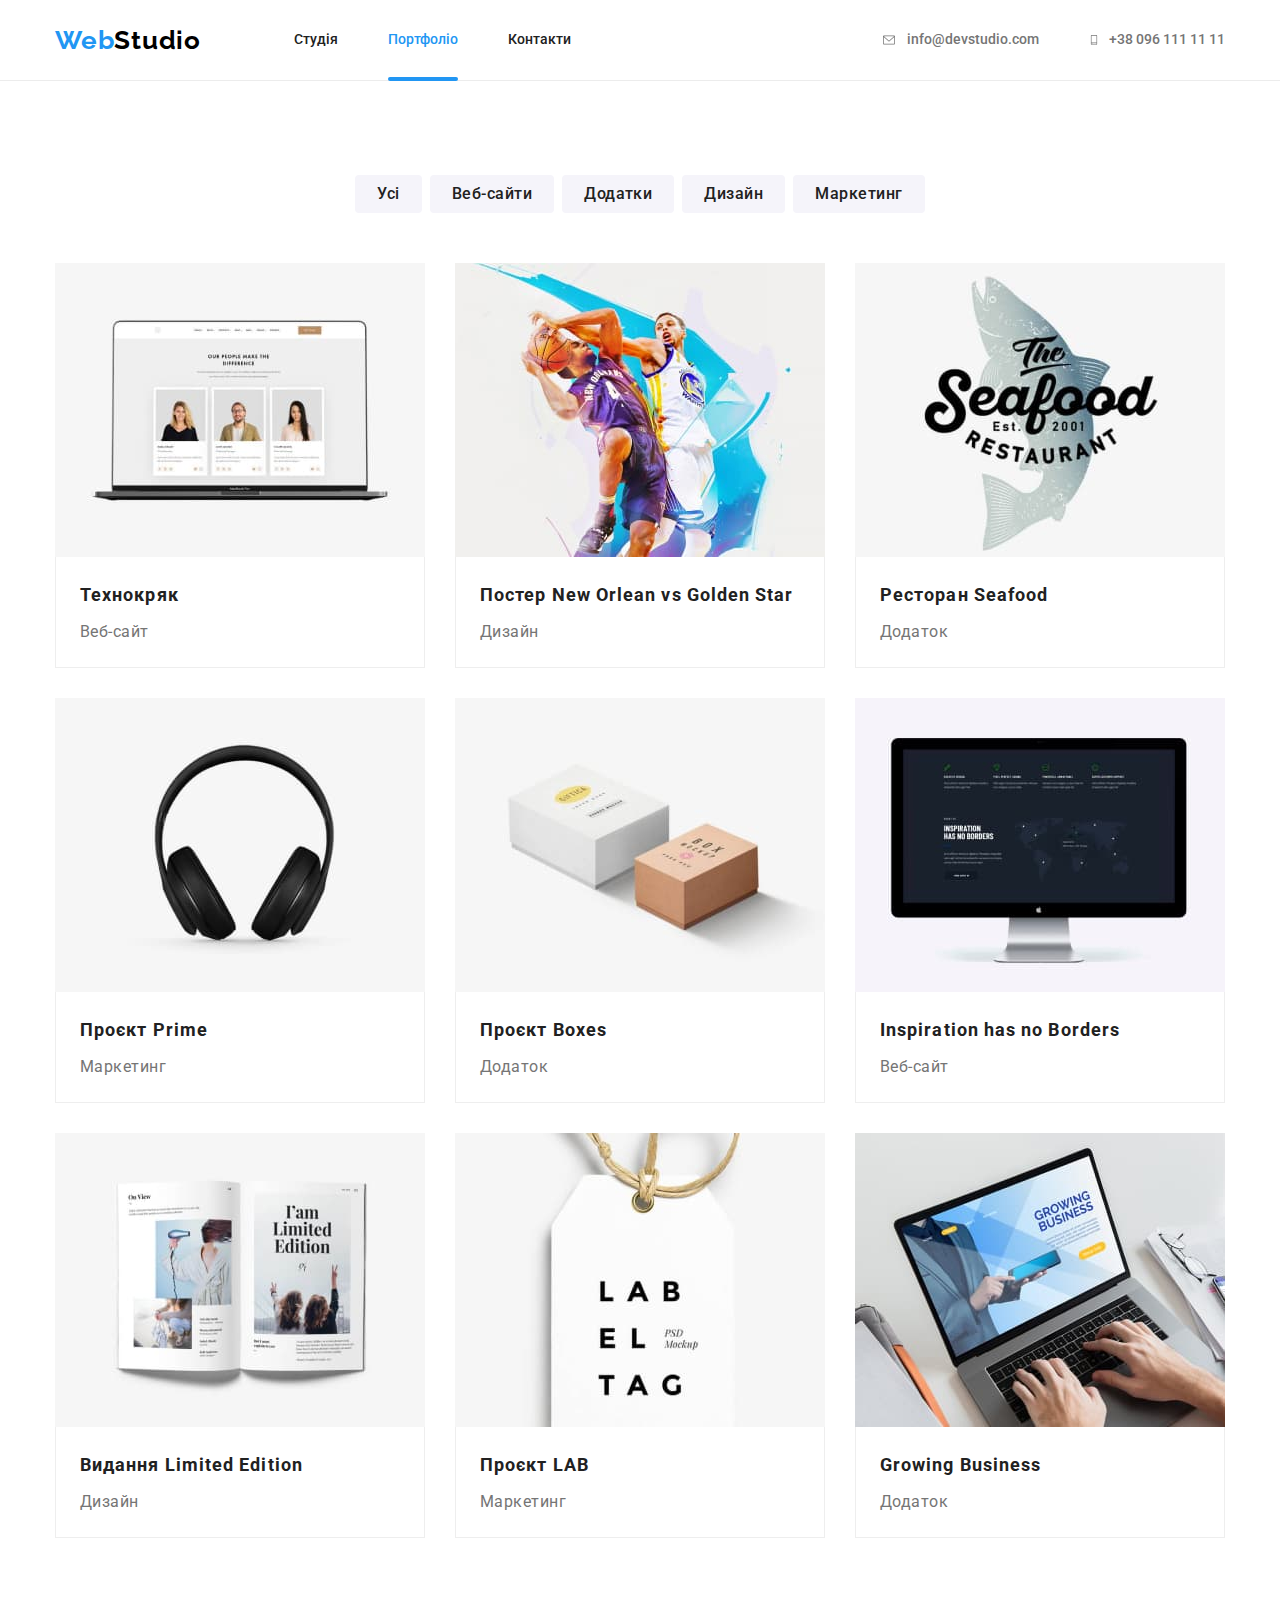
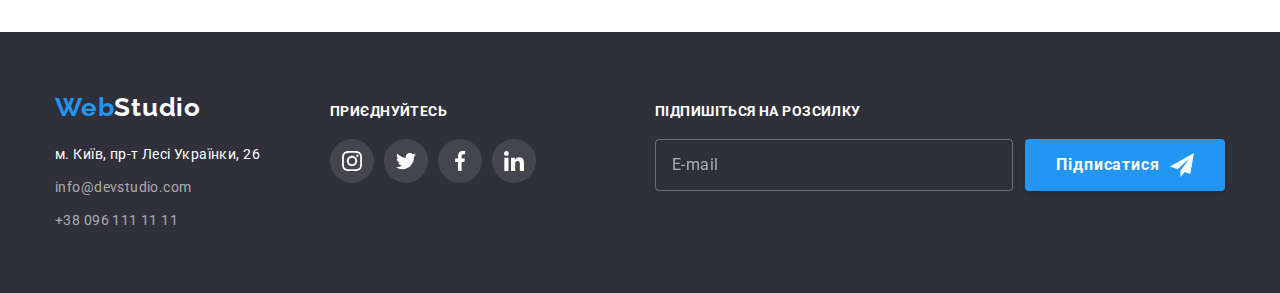
==== portfolio.html @ 1c04776c "start" ====
<!DOCTYPE html>
<html lang="uk">
  <head>
    <meta charset="UTF-8" />
    <meta http-equiv="X-UA-Compatible" content="IE=edge" />
    <meta name="viewport" content="width=device-width, initial-scale=1.0" />
    <link rel="preconnect" href="https://fonts.googleapis.com" />
    <link rel="preconnect" href="https://fonts.gstatic.com" crossorigin />
    <link
      href="https://fonts.googleapis.com/css2?family=Raleway:wght@700&family=Roboto:wght@400;500;700;900&display=swap"
      rel="stylesheet"
    />
    <link rel="stylesheet" href="./css/main.min.css" />
    <title>Portfolio</title>
  </head>
  <body>
    <!--Header-->
    <header class="header">
      <div class="container header__container">
        <a class="logo" href="./index.html"><span>Web</span>Studio</a>
        <nav>
          <ul class="header-menu">
            <li><a class="header-menu__item" href="./index.html">Студія</a></li>
            <li><a class="header-menu__item header-menu__item--active" href="./portfolio.html">Портфоліо</a></li>
            <li><a class="header-menu__item" href="#">Контакти</a></li>
          </ul>
        </nav>
        <ul class="header-contacts">
          <li>
            <a class="header-contacts__link" href="mailto:info@devstudio.com">
              <svg class="contact-icon" width="16" height="12">
                <use href="./images/icons.svg#icon-envelope"></use>
              </svg>
              info@devstudio.com
            </a>
          </li>
          <li>
            <a class="header-contacts__link" href="tel:+380961111111">
              <svg class="contact-icon" width="10" height="16">
                <use href="./images/icons.svg#icon-smartphone"></use>
              </svg>
              +38 096 111 11 11
            </a>
          </li>
        </ul>
      </div>
    </header>
    <!-- Main content -->
    <main>
      <!--Section01 Portfolio-->
      <section class="portfolio section">
        <div class="container">
          <h1 class="scr-reader">Портфоліо</h1>
          <ul class="filters">
            <li>
              <button class="filters__btn" type="button">Усі</button>
            </li>
            <li>
              <button class="filters__btn" type="button">Веб-сайти</button>
            </li>
            <li>
              <button class="filters__btn" type="button">Додатки</button>
            </li>
            <li>
              <button class="filters__btn" type="button">Дизайн</button>
            </li>
            <li>
              <button class="filters__btn" type="button">Маркетинг</button>
            </li>
          </ul>
          <!-- <h1>Приклади робіт</h1> -->
          <ul class="card">
            <li class="card__item">
              <a class="card__interactive" href="#">
                <div class="card__box">
                  <img
                    src="./images/project01-tekhnokriak.jpg"
                    alt="Приклад вебсайту Технокряк"
                    width="370"
                  />
                  <div class="card__overlay">
                    <p class="card__text">
                      Ресурс пропонує комплексні пропозиції з різним рівнем функціоналу та сервісів.
                      Все це дозволить відвідувачу отримати вичерпні відомості про компанію чи
                      приватну особу.
                    </p>
                  </div>
                </div>
                <div class="card__descr">
                  <h2 class="card__title">Технокряк</h2>
                  <p class="card__tag">Веб-сайт</p>
                </div>
              </a>
            </li>

            <li class="card__item">
              <a class="card__interactive" href="#">
                <div class="card__box">
                  <img
                    src="./images/project02-poster.jpg"
                    alt="Приклад дизайну постеру"
                    width="370"
                  />
                  <div class="card__overlay">
                    <p class="card__text"></p>
                  </div>
                </div>
                <div class="card__descr">
                  <h2 class="card__title">Постер New Orlean vs Golden Star</h2>
                  <p class="card__tag">Дизайн</p>
                </div>
              </a>
            </li>

            <li class="card__item">
              <a class="card__interactive" href="#">
                <div class="card__box">
                  <img
                    src="./images/project03-seafood.jpg"
                    alt="Приклад додатку ресторану Сіфуд"
                    width="370"
                  />
                  <div class="card__overlay">
                    <p class="card__text"></p>
                  </div>
                </div>
                <div class="card__descr">
                  <h2 class="card__title">Ресторан Seafood</h2>
                  <p class="card__tag">Додаток</p>
                </div>
              </a>
            </li>

            <li class="card__item">
              <a class="card__interactive" href="#">
                <div class="card__box">
                  <img
                    src="./images/project04-prime.jpg"
                    alt="Приклад маркетингового проєкту Прайм "
                    width="370"
                  />
                  <div class="card__overlay">
                    <p class="card__text"></p>
                  </div>
                </div>
                <div class="card__descr">
                  <h2 class="card__title">Проєкт Prime</h2>
                  <p class="card__tag">Маркетинг</p>
                </div>
              </a>
            </li>

            <li class="card__item">
              <a class="card__interactive" href="#">
                <div class="card__box">
                  <img
                    src="./images/project05-boxes.jpg"
                    alt="Приклад додатку Боксез"
                    width="370"
                  />
                  <div class="card__overlay">
                    <p class="card__text"></p>
                  </div>
                </div>
                <div class="card__descr">
                  <h2 class="card__title">Проєкт Boxes</h2>
                  <p class="card__tag">Додаток</p>
                </div>
              </a>
            </li>

            <li class="card__item">
              <a class="card__interactive" href="#">
                <div class="card__box">
                  <img
                    src="./images/project06-inspiration.jpg"
                    alt="Приклад вебсайту Інспірейшен"
                    width="370"
                  />
                  <div class="card__overlay">
                    <p class="card__text"></p>
                  </div>
                </div>
                <div class="card__descr">
                  <h2 class="card__title">Inspiration has no Borders</h2>
                  <p class="card__tag">Веб-сайт</p>
                </div>
              </a>
            </li>

            <li class="card__item">
              <a class="card__interactive" href="#">
                <div class="card__box">
                  <img
                    src="./images/project07-limited.jpg"
                    alt="Приклад дизайну видання Лімітед Едішен"
                    width="370"
                  />
                  <div class="card__overlay">
                    <p class="card__text"></p>
                  </div>
                </div>
                <div class="card__descr">
                  <h2 class="card__title">Видання Limited Edition</h2>
                  <p class="card__tag">Дизайн</p>
                </div>
              </a>
            </li>

            <li class="card__item">
              <a class="card__interactive" href="#">
                <div class="card__box">
                  <img
                    src="./images/project08-lab.jpg"
                    alt="Приклад маркетингового проєкту Лаб "
                    width="370"
                  />
                  <div class="card__overlay">
                    <p class="card__text"></p>
                  </div>
                </div>
                <div class="card__descr">
                  <h2 class="card__title">Проєкт LAB</h2>
                  <p class="card__tag">Маркетинг</p>
                </div>
              </a>
            </li>

            <li class="card__item">
              <a class="card__interactive" href="#">
                <div class="card__box">
                  <img
                    src="./images/project09-business.jpg"
                    alt="Приклад додатку Гроуінг Бізнес"
                    width="370"
                  />
                  <div class="card__overlay">
                    <p class="card__text"></p>
                  </div>
                </div>
                <div class="card__descr">
                  <h2 class="card__title">Growing Business</h2>
                  <p class="card__tag">Додаток</p>
                </div>
              </a>
            </li>
          </ul>
        </div>
      </section>
    </main>
    <!-- Footer -->
    <footer class="footer">
      <div class="container footer__container">
        <div class="contacts">
          <a class="logo contacts__logo" href="./index.html"><span>Web</span>Studio</a>
          <address>
            <ul class="contacts__list">
              <li class="contacts__item">
                <a
                  class="contacts__link contacts__link--white"
                  href="https://goo.gl/maps/RdGr7icwd7hFewiF6"
                  target="_blank"
                  rel="noopener noreferrer nofollow"
                  >м. Київ, пр-т Лесі Українки, 26</a
                >
              </li>
              <li class="contacts__item">
                <a class="contacts__link" href="mailto:info@devstudio.com"
                  >info@devstudio.com</a
                >
              </li>
              <li class="contacts__item">
                <a class="contacts__link" href="tel:+380961111111"> +38 096 111 11 11</a>
              </li>
            </ul>
          </address>
        </div>
        <div class="join">
          <h3 class="join__title">Приєднуйтесь</h3>
          <ul class="social-icons">
            <li>
              <a class="social-icons__ref" href="#">
                <svg class="social-icons__image" width="20" height="20">
                  <use href="./images/icons.svg#icon-instagram"></use>
                </svg>
              </a>
            </li>
            <li>
              <a class="social-icons__ref" href="#">
                <svg class="social-icons__image" width="20" height="20">
                  <use href="./images/icons.svg#icon-twitter"></use>
                </svg>
              </a>
            </li>
            <li>
              <a class="social-icons__ref" href="#">
                <svg class="social-icons__image" width="20" height="20">
                  <use href="./images/icons.svg#icon-facebook"></use>
                </svg>
              </a>
            </li>
            <li>
              <a class="social-icons__ref" href="#">
                <svg class="social-icons__image" width="20" height="20">
                  <use href="./images/icons.svg#icon-linkedin"></use>
                </svg>
              </a>
            </li>
          </ul>
        </div>
        <div class="subscribe">
          <h3 class="subscribe__title">Підпишіться на розсилку</h3>
          <form class="subscribe__form">
            <input
              class="subscribe__mail"
              type="email"
              name="user-email"
              id="user-email"
              placeholder="E-mail"
            />
            <button class="button button__subscribe" type="submit">
              Підписатися
              <svg width="24" height="24">
                <use href="./images/icons.svg#icon-iconsend"></use>
              </svg>
            </button>
          </form>
        </div>
      </div>
    </footer>
  </body>
</html>
---- css/main.min.css ----
/*! modern-normalize v1.1.0 | MIT License | https://github.com/sindresorhus/modern-normalize */*,::after,::before{-webkit-box-sizing:border-box;box-sizing:border-box}html{-moz-tab-size:4;-o-tab-size:4;tab-size:4}html{line-height:1.15;-webkit-text-size-adjust:100%}body{margin:0}body{font-family:system-ui,-apple-system,"Segoe UI",Roboto,Helvetica,Arial,sans-serif,"Apple Color Emoji","Segoe UI Emoji"}hr{height:0;color:inherit}abbr[title]{-webkit-text-decoration:underline dotted;text-decoration:underline dotted}b,strong{font-weight:bolder}code,kbd,pre,samp{font-family:ui-monospace,SFMono-Regular,Consolas,"Liberation Mono",Menlo,monospace;font-size:1em}small{font-size:80%}sub,sup{font-size:75%;line-height:0;position:relative;vertical-align:baseline}sub{bottom:-0.25em}sup{top:-0.5em}table{text-indent:0;border-color:inherit}button,input,optgroup,select,textarea{font-family:inherit;font-size:100%;line-height:1.15;margin:0}button,select{text-transform:none}[type=button],[type=reset],[type=submit],button{-webkit-appearance:button}::-moz-focus-inner{border-style:none;padding:0}:-moz-focusring{outline:1px dotted ButtonText}:-moz-ui-invalid{box-shadow:none}legend{padding:0}progress{vertical-align:baseline}::-webkit-inner-spin-button,::-webkit-outer-spin-button{height:auto}[type=search]{-webkit-appearance:textfield;outline-offset:-2px}::-webkit-search-decoration{-webkit-appearance:none}::-webkit-file-upload-button{-webkit-appearance:button;font:inherit}summary{display:list-item}html{-webkit-box-sizing:border-box;box-sizing:border-box}*,*::before,*::after{-webkit-box-sizing:inherit;box-sizing:inherit}h1,h2,h3,h4,h5,h6,p,ul{margin:0;padding:0}img{display:block;max-width:100%;height:auto}:root{--f-roboto: "Roboto", sans-serif;--f-raleway: "Raleway", sans-serif;--f-size16: 16px;--black: #000000;--dark: #212121;--dark-grey: #2f303a;--grey: #757575;--semigrey: #ececec;--bordergrey: #afb1b8;--border-grey: #eeeeee;--lightgrey: #f5f4fa;--blue: #2196f3;--white-grey: #f5f5f5;--white: #fff;--opasity: rgba(255, 255, 255, 0.6);--cubic-bezier: cubic-bezier(0.4, 0, 0.2, 1);--time-animation: 250ms}body{font-family:var(--f-roboto);font-size:var(--f-size16);line-height:1.2;color:var(--dark)}.container{max-width:1200px;padding:0 15px;margin:0 auto}ul{list-style:none}.section{padding:94px 0}.section__title{margin-bottom:50px;font-size:36px;line-height:1.17;text-align:center;letter-spacing:.03em}.scr-reader{position:absolute;white-space:nowrap;width:1px;height:1px;overflow:hidden;border:0;padding:0;clip:rect(0 0 0 0);-webkit-clip-path:inset(50%);clip-path:inset(50%);margin:-1px}.header{background-color:var(--white);border-bottom:1px solid var(--semigrey)}.header header-logo{margin-right:93px}.header__container{display:-webkit-box;display:-ms-flexbox;display:flex;-webkit-box-align:center;-ms-flex-align:center;align-items:center}.header-menu{margin-left:93px}.header-menu__item{position:relative;display:block;padding-top:32px;padding-bottom:32px;color:var(--dark);text-decoration:none;-webkit-transition:color var(--time-animation) var(--cubic-bezier);transition:color var(--time-animation) var(--cubic-bezier)}.header-contacts{margin-left:auto}.header-menu,.header-contacts{display:-webkit-box;display:-ms-flexbox;display:flex;font-weight:500;font-size:14px;line-height:1.14}.header-contacts__link{display:-webkit-box;display:-ms-flexbox;display:flex;-webkit-box-align:center;-ms-flex-align:center;align-items:center;gap:10px;padding-top:20px;padding-bottom:20px;color:var(--grey);text-decoration:none;-webkit-transition:color var(--time-animation) var(--cubic-bezier);transition:color var(--time-animation) var(--cubic-bezier)}.header-contacts__link svg{fill:var(--grey);-webkit-transition:fill var(--time-animation) var(--cubic-bezier);transition:fill var(--time-animation) var(--cubic-bezier)}.header-menu li:not(:last-child),.header-contacts li:not(:last-child){margin-right:50px}.header-contacts__link:hover svg,.header-contacts__link:focus svg{fill:var(--blue)}.header-menu__item:hover,.header-contacts__link:hover,.header-menu__item:focus,.header-contacts__link:focus,.header-menu__item--active{color:var(--blue)}.header-menu__item--active::after{position:absolute;left:0;bottom:-1px;content:" ";display:inline-block;width:100%;height:4px;background-color:var(--blue);border-radius:2px}.logo{display:block;font-family:var(--f-raleway);font-weight:700;font-size:26px;line-height:1.19;letter-spacing:.03em;color:var(--black);text-decoration:none}.logo span{color:var(--blue)}.backdrop{position:fixed;left:0;top:0;width:100%;height:100%;background-color:rgba(0,0,0,.2);z-index:10;-webkit-transition:opacity var(--time-animation) var(--cubic-bezier),visibility var(--time-animation) var(--cubic-bezier);transition:opacity var(--time-animation) var(--cubic-bezier),visibility var(--time-animation) var(--cubic-bezier)}.backdrop.is-hidden{opacity:0;visibility:hidden;pointer-events:none}.backdrop.is-hidden .modal{-webkit-transform:translate(-50%, -50%) scale(1.2);transform:translate(-50%, -50%) scale(1.2);opacity:0}.modal{position:absolute;top:50%;left:50%;padding:40px;max-width:528px;width:100%;max-height:581px;height:100%;opacity:1;background-color:var(--white);-webkit-transform:translate(-50%, -50%) scale(1);transform:translate(-50%, -50%) scale(1);-webkit-transition:opacity var(--time-animation) var(--cubic-bezier),-webkit-transform var(--time-animation) var(--cubic-bezier);transition:opacity var(--time-animation) var(--cubic-bezier),-webkit-transform var(--time-animation) var(--cubic-bezier);transition:transform var(--time-animation) var(--cubic-bezier),opacity var(--time-animation) var(--cubic-bezier);transition:transform var(--time-animation) var(--cubic-bezier),opacity var(--time-animation) var(--cubic-bezier),-webkit-transform var(--time-animation) var(--cubic-bezier)}.modal__btn-close{position:absolute;top:8px;right:8px;display:-webkit-box;display:-ms-flexbox;display:flex;-webkit-box-align:center;-ms-flex-align:center;align-items:center;-webkit-box-pack:center;-ms-flex-pack:center;justify-content:center;width:30px;height:30px;border-radius:50%;background-color:var(--white);border:1px solid rgba(0,0,0,.1);cursor:pointer}.form__title{margin-bottom:12px;font-weight:700;font-size:20px;line-height:1.15;letter-spacing:.03em;text-align:center;color:var(--dark)}.form__item{margin-bottom:10px}.form__item:last-child{margin-bottom:20px}.form__name{display:block;margin-bottom:4px;font-size:12px;line-height:1.17;letter-spacing:.01em;color:var(--grey)}.form__row{position:relative}.form__area,.form__comment{width:100%;padding:12px 12px 12px 42px;font-size:12px;line-height:1.17;letter-spacing:.01em;color:var(--dark);outline:none;border:1px solid rgba(33,33,33,.2);border-radius:4px;-webkit-transition:color var(--time-animation) var(--cubic-bezier);transition:color var(--time-animation) var(--cubic-bezier);-webkit-transition:fill var(--time-animation) var(--cubic-bezier);transition:fill var(--time-animation) var(--cubic-bezier)}.form__area:focus,.form__comment:focus{border-color:var(--blue)}.form__area:focus~svg,.form__comment:focus~svg{fill:var(--blue)}.form__type-icon{position:absolute;top:50%;left:12px;-webkit-transform:translateY(-50%);transform:translateY(-50%)}.form__comment{padding:12px 16px;height:120px;resize:none}.form__comment::-webkit-input-placeholder{color:rgba(117,117,117,.5)}.form__comment::-moz-placeholder{color:rgba(117,117,117,.5)}.form__comment:-ms-input-placeholder{color:rgba(117,117,117,.5)}.form__comment::-ms-input-placeholder{color:rgba(117,117,117,.5)}.form__comment::placeholder{color:rgba(117,117,117,.5)}.checkbox{display:-webkit-box;display:-ms-flexbox;display:flex;-webkit-box-align:center;-ms-flex-align:center;align-items:center;gap:8px}.checkbox__label{display:block;width:16px;height:15px}.checkbox__castom{position:relative;display:inline-block;width:100%;height:100%;border-radius:2px;cursor:pointer;border:2px solid var(--dark)}.checkbox__item:checked+.checkbox__castom{background-color:var(--blue);background-image:url(../images/icon-vector.svg);background-repeat:no-repeat;border:2px solid var(--blue)}.checkbox__text{font-size:14px;line-height:1.71;letter-spacing:.03em;color:var(--grey)}.checkbox__agree{color:var(--blue)}.button{display:block;min-width:200px;padding:10px 28px;font-weight:700;font-size:var(--f-size16);line-height:1.88;letter-spacing:.06em;color:var(--white);background:var(--blue);border:none;-webkit-box-shadow:0px 4px 4px rgba(0,0,0,.15);box-shadow:0px 4px 4px rgba(0,0,0,.15);border-radius:4px;cursor:pointer}.button--hero,.button--modal{margin:30px auto 0;padding:10px 32px}.button__subscribe{display:-webkit-box;display:-ms-flexbox;display:flex;-webkit-box-align:center;-ms-flex-align:center;align-items:center;-webkit-box-pack:center;-ms-flex-pack:center;justify-content:center;gap:10px;fill:var(--white)}.social-icons{display:-webkit-box;display:-ms-flexbox;display:flex;gap:10px}.social-icons__ref{display:-webkit-box;display:-ms-flexbox;display:flex;-webkit-box-pack:center;-ms-flex-pack:center;justify-content:center;-webkit-box-align:center;-ms-flex-align:center;align-items:center;width:44px;height:44px;background-color:rgba(255,255,255,.1);fill:var(--white);border-radius:50%;-webkit-transition:fill var(--time-animation) var(--cubic-bezier),background-color var(--time-animation) var(--cubic-bezier);transition:fill var(--time-animation) var(--cubic-bezier),background-color var(--time-animation) var(--cubic-bezier)}.social-icons__ref:hover,.social-icons__ref:focus{fill:var(--white);background-color:var(--blue)}.social-icons__ref--trans{background-color:var(--white);fill:var(--bordergrey)}.footer{padding:60px 0;background-color:var(--dark-grey)}.contacts{margin-right:70px}.footer__container{display:-webkit-box;display:-ms-flexbox;display:flex;-webkit-box-align:baseline;-ms-flex-align:baseline;align-items:baseline}.contacts__logo{margin-bottom:20px;color:var(--white)}.contacts__list{font-style:normal;font-weight:400;font-size:14px;line-height:1.71;letter-spacing:.03em}.contacts__item:not(:last-of-type){margin-bottom:9px}.contacts__link{display:block;text-decoration:none;color:var(--opasity);-webkit-transition:color var(--time-animation) var(--cubic-bezier);transition:color var(--time-animation) var(--cubic-bezier)}.contacts__link:hover,.contacts__link:focus{color:var(--blue)}.contacts__link--white{color:var(--white)}.join__title,.subscribe__title{display:block;margin-top:0;margin-bottom:20px;font-weight:700;font-size:14px;line-height:1.143;letter-spacing:.03em;text-transform:uppercase;color:var(--white)}.join{margin-right:70px}.subscribe{margin-left:auto}.subscribe__mail{padding:15px 16px;width:358px;line-height:1.25;letter-spacing:.03em;color:var(--white);background-color:rgba(0,0,0,0);outline:none;border:1px solid rgba(255,255,255,.3);border-radius:4px;-webkit-filter:drop-shadow(0px 4px 4px rgba(0, 0, 0, 0.15));filter:drop-shadow(0px 4px 4px rgba(0, 0, 0, 0.15))}.subscribe__mail::-webkit-input-placeholder{color:rgba(255,255,255,.6)}.subscribe__mail::-moz-placeholder{color:rgba(255,255,255,.6)}.subscribe__mail:-ms-input-placeholder{color:rgba(255,255,255,.6)}.subscribe__mail::-ms-input-placeholder{color:rgba(255,255,255,.6)}.subscribe__mail::placeholder{color:rgba(255,255,255,.6)}.subscribe__form{display:-webkit-box;display:-ms-flexbox;display:flex;-ms-flex-wrap:wrap;flex-wrap:wrap;gap:12px}.hero{max-width:1600px;margin:0 auto;padding:200px 0;background-image:-webkit-gradient(linear, left top, right top, from(rgba(47, 48, 58, 0.4)), to(rgba(47, 48, 58, 0.4))),url(../images/img_hero.jpg);background-image:linear-gradient(to right, rgba(47, 48, 58, 0.4), rgba(47, 48, 58, 0.4)),url(../images/img_hero.jpg);background-repeat:no-repeat;background-size:cover;background-position:center}.hero__title{max-width:696px;margin:0 auto;font-weight:900;font-size:44px;line-height:1.36;letter-spacing:.06em;text-align:center;text-transform:uppercase;color:var(--white)}.advantages__list{display:-webkit-box;display:-ms-flexbox;display:flex;-ms-flex-wrap:wrap;flex-wrap:wrap}.advantages__item{width:270px}.advantages__item:not(:last-child){margin-right:30px}.advantages__img{display:-webkit-box;display:-ms-flexbox;display:flex;-webkit-box-align:center;-ms-flex-align:center;align-items:center;-webkit-box-pack:center;-ms-flex-pack:center;justify-content:center;height:120px;margin-bottom:30px;background:var(--lightgrey);border-radius:4px}.advantages__title{display:block;margin-bottom:10px;font-size:14px;line-height:1.14;letter-spacing:.03em;text-transform:uppercase}.advantages__text{font-size:14px;line-height:1.71;letter-spacing:.03em;color:var(--grey)}.directions{padding-top:0}.directions__list{display:-webkit-box;display:-ms-flexbox;display:flex;-ms-flex-wrap:wrap;flex-wrap:wrap;gap:30px}.directions__item{position:relative}.directions__title{position:absolute;bottom:0px;left:0px;width:100%;display:-webkit-box;display:-ms-flexbox;display:flex;-webkit-box-align:center;-ms-flex-align:center;align-items:center;-webkit-box-pack:center;-ms-flex-pack:center;justify-content:center;min-height:70px;padding:5px 10px;font-size:14px;line-height:1.14;letter-spacing:.03em;text-align:center;text-transform:uppercase;color:var(--white);background-color:rgba(47,48,58,.8);overflow:hidden}.team{background:var(--lightgrey)}.team__list{display:-webkit-box;display:-ms-flexbox;display:flex;-ms-flex-wrap:wrap;flex-wrap:wrap;gap:30px}.team__item{background:var(--white);-webkit-box-shadow:0px 1px 3px rgba(0,0,0,.12),0px 1px 1px rgba(0,0,0,.14),0px 2px 1px rgba(0,0,0,.2);box-shadow:0px 1px 3px rgba(0,0,0,.12),0px 1px 1px rgba(0,0,0,.14),0px 2px 1px rgba(0,0,0,.2);border-radius:0px 0px 4px 4px}.team__description{padding:30px 30px}.team__name{font-size:var(--f-size16);font-weight:500;line-height:1.36;text-align:center;letter-spacing:.03em}.team__job{margin-top:10px;margin-bottom:16px;font-size:var(--f-size16);line-height:1.36;text-align:center;letter-spacing:.03em;color:var(--grey)}.clients__list{display:-webkit-box;display:-ms-flexbox;display:flex;-ms-flex-wrap:wrap;flex-wrap:wrap;-webkit-box-align:center;-ms-flex-align:center;align-items:center;-webkit-box-pack:center;-ms-flex-pack:center;justify-content:center;gap:30px}.clients__item{width:170px;height:92px}.clients__ref{display:-webkit-box;display:-ms-flexbox;display:flex;-webkit-box-align:center;-ms-flex-align:center;align-items:center;-webkit-box-pack:center;-ms-flex-pack:center;justify-content:center;width:100%;height:100%;border:1px solid var(--bordergrey);border-radius:4px;fill:var(--bordergrey);-webkit-transition:border-color var(--time-animation) var(--cubic-bezier),fill var(--time-animation) var(--cubic-bezier);transition:border-color var(--time-animation) var(--cubic-bezier),fill var(--time-animation) var(--cubic-bezier);cursor:pointer}.clients__ref:hover,.clients__ref:focus{fill:var(--blue);border-color:var(--blue)}.filters{margin-bottom:50px;display:-webkit-box;display:-ms-flexbox;display:flex;-webkit-box-pack:center;-ms-flex-pack:center;justify-content:center;gap:8px}.filters__btn{padding:6px 22px;font-weight:500;font-size:16px;line-height:1.62;text-align:center;letter-spacing:.03em;color:var(--dark);background-color:var(--lightgrey);border:none;border-radius:4px;cursor:pointer;-webkit-transition:color var(--time-animation) var(--cubic-bezier),background-color var(--time-animation) var(--cubic-bezier),-webkit-box-shadow var(--time-animation) var(--cubic-bezier);transition:color var(--time-animation) var(--cubic-bezier),background-color var(--time-animation) var(--cubic-bezier),-webkit-box-shadow var(--time-animation) var(--cubic-bezier);transition:color var(--time-animation) var(--cubic-bezier),background-color var(--time-animation) var(--cubic-bezier),box-shadow var(--time-animation) var(--cubic-bezier);transition:color var(--time-animation) var(--cubic-bezier),background-color var(--time-animation) var(--cubic-bezier),box-shadow var(--time-animation) var(--cubic-bezier),-webkit-box-shadow var(--time-animation) var(--cubic-bezier)}.filters__btn:hover,.filters__btn:focus{color:var(--white);background-color:var(--blue);-webkit-box-shadow:0px 3px 1px rgba(0,0,0,.1),0px 1px 2px rgba(0,0,0,.08),0px 2px 2px rgba(0,0,0,.12);box-shadow:0px 3px 1px rgba(0,0,0,.1),0px 1px 2px rgba(0,0,0,.08),0px 2px 2px rgba(0,0,0,.12)}.card{display:-webkit-box;display:-ms-flexbox;display:flex;-ms-flex-wrap:wrap;flex-wrap:wrap;margin-top:-30px;margin-left:-30px}.card__item{display:block;-ms-flex-preferred-size:calc(33.3333333333% - 30px);flex-basis:calc(33.3333333333% - 30px);margin-top:30px;margin-left:30px;list-style:none;background-color:var(--white)}.card__interactive{display:block;text-decoration:none;-webkit-transition:-webkit-box-shadow var(--time-animation) var(--cubic-bezier);transition:-webkit-box-shadow var(--time-animation) var(--cubic-bezier);transition:box-shadow var(--time-animation) var(--cubic-bezier);transition:box-shadow var(--time-animation) var(--cubic-bezier), -webkit-box-shadow var(--time-animation) var(--cubic-bezier)}.card__interactive:hover,.card__interactive:focus{-webkit-box-shadow:0px 1px 1px rgba(0,0,0,.12),0px 4px 4px rgba(0,0,0,.06),1px 4px 6px rgba(0,0,0,.16);box-shadow:0px 1px 1px rgba(0,0,0,.12),0px 4px 4px rgba(0,0,0,.06),1px 4px 6px rgba(0,0,0,.16)}.card__descr{padding:20px 24px;border-right:1px solid var(--border-grey);border-bottom:1px solid var(--border-grey);border-left:1px solid var(--border-grey)}.card__title{font-size:18px;line-height:2;letter-spacing:.06em;color:var(--dark)}.card__tag{margin-top:4px;line-height:1.88;letter-spacing:.03em;color:var(--grey)}.card__box{position:relative;overflow:hidden}.card__overlay{position:absolute;top:0;left:0;width:100%;height:100%;background-color:rgba(33,150,243,.9);overflow:auto;-webkit-transform:translateY(100%);transform:translateY(100%);-webkit-transition:-webkit-transform var(--time-animation) var(--cubic-bezier);transition:-webkit-transform var(--time-animation) var(--cubic-bezier);transition:transform var(--time-animation) var(--cubic-bezier);transition:transform var(--time-animation) var(--cubic-bezier), -webkit-transform var(--time-animation) var(--cubic-bezier)}.card__item:hover .card__overlay{-webkit-transform:translateY(0);transform:translateY(0)}.card__text{padding:63px 24px;font-size:18px;line-height:1.33;letter-spacing:.03em;color:var(--white)}/*# sourceMappingURL=main.min.css.map */
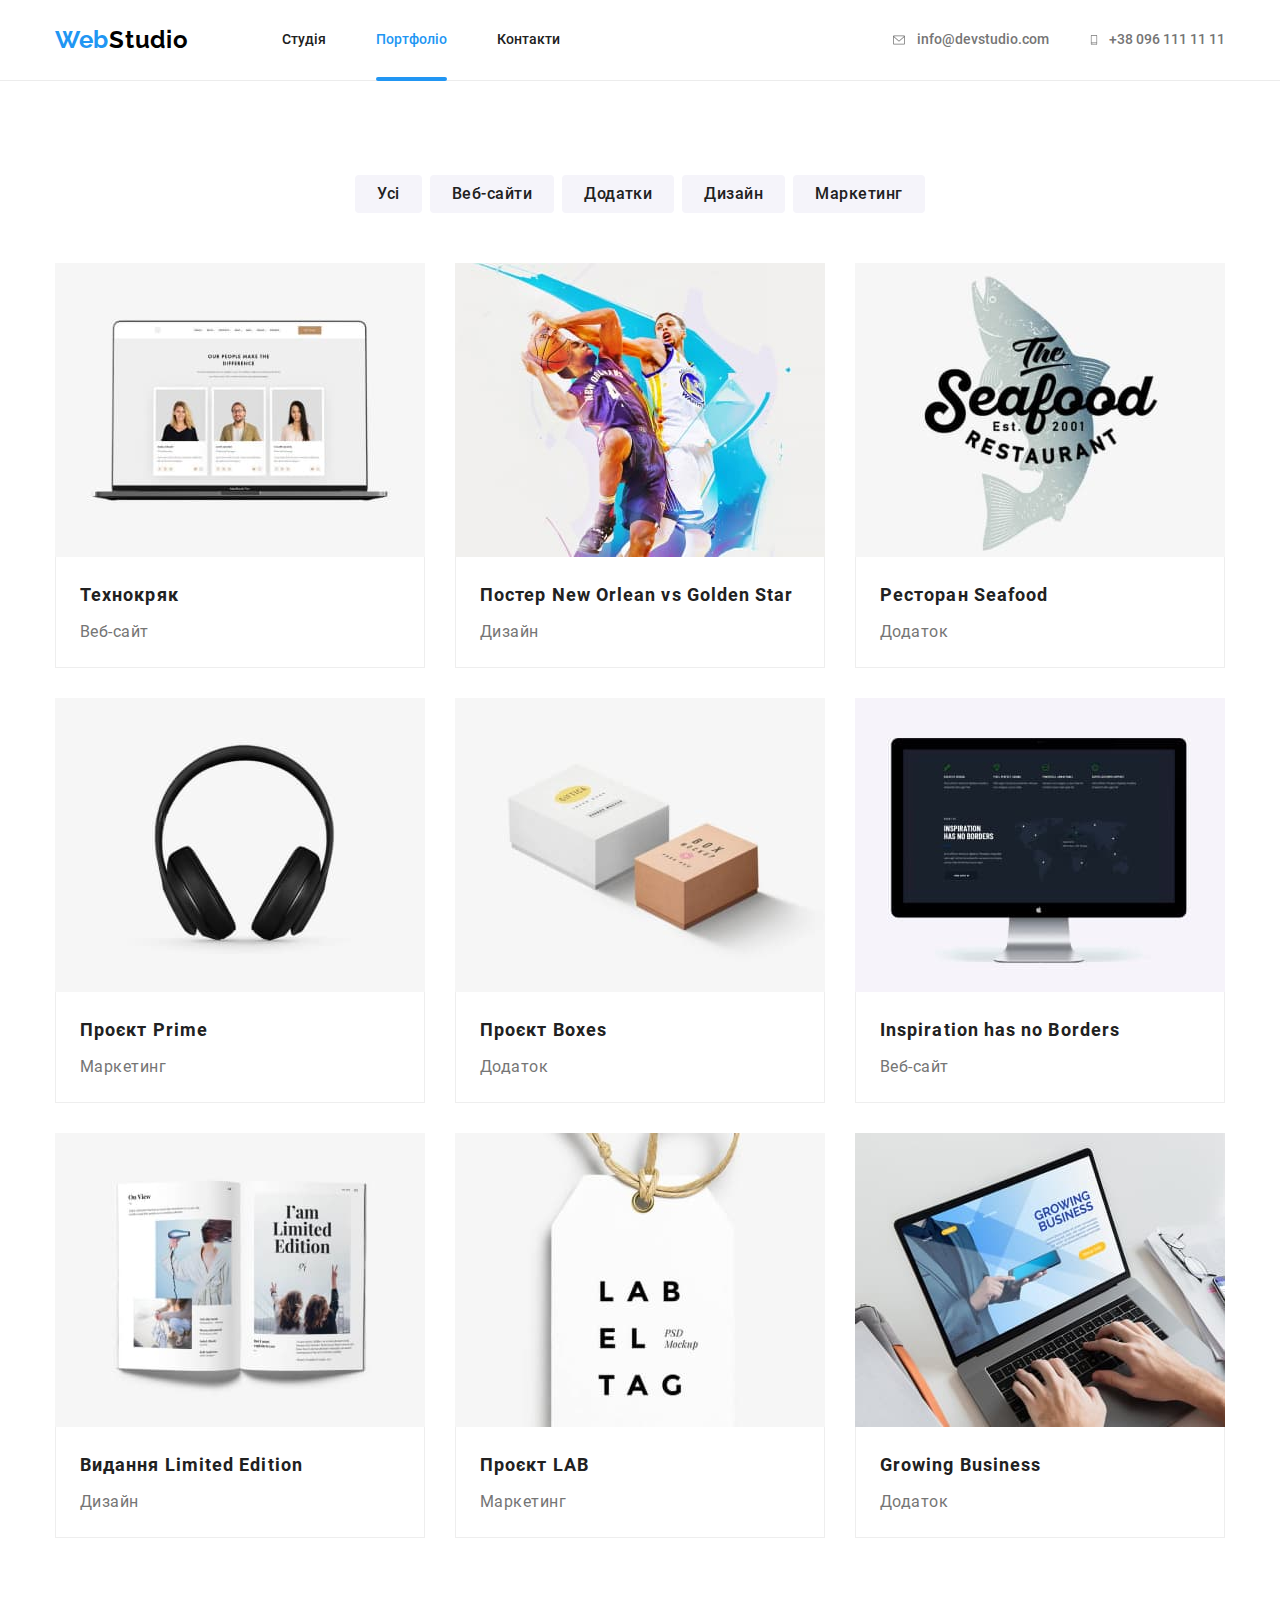
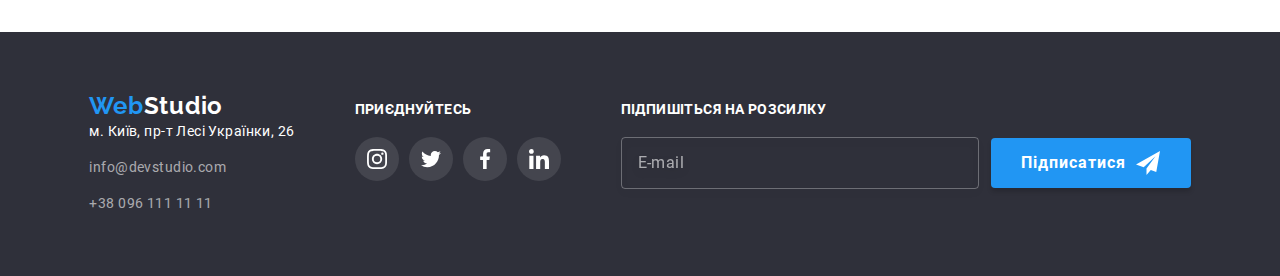
==== commit a632e7f1: "footer2" ====
--- a/portfolio.html
+++ b/portfolio.html
@@ -318,7 +318,7 @@
               id="user-email"
               placeholder="E-mail"
             />
-            <button class="button button__subscribe" type="submit">
+            <button class="button subscribe__button" type="submit">
               Підписатися
               <svg width="24" height="24">
                 <use href="./images/icons.svg#icon-iconsend"></use>
--- a/css/main.min.css
+++ b/css/main.min.css
@@ -1 +1 @@
-/*! modern-normalize v1.1.0 | MIT License | https://github.com/sindresorhus/modern-normalize */*,::after,::before{-webkit-box-sizing:border-box;box-sizing:border-box}html{-moz-tab-size:4;-o-tab-size:4;tab-size:4}html{line-height:1.15;-webkit-text-size-adjust:100%}body{margin:0}body{font-family:system-ui,-apple-system,"Segoe UI",Roboto,Helvetica,Arial,sans-serif,"Apple Color Emoji","Segoe UI Emoji"}hr{height:0;color:inherit}abbr[title]{-webkit-text-decoration:underline dotted;text-decoration:underline dotted}b,strong{font-weight:bolder}code,kbd,pre,samp{font-family:ui-monospace,SFMono-Regular,Consolas,"Liberation Mono",Menlo,monospace;font-size:1em}small{font-size:80%}sub,sup{font-size:75%;line-height:0;position:relative;vertical-align:baseline}sub{bottom:-0.25em}sup{top:-0.5em}table{text-indent:0;border-color:inherit}button,input,optgroup,select,textarea{font-family:inherit;font-size:100%;line-height:1.15;margin:0}button,select{text-transform:none}[type=button],[type=reset],[type=submit],button{-webkit-appearance:button}::-moz-focus-inner{border-style:none;padding:0}:-moz-focusring{outline:1px dotted ButtonText}:-moz-ui-invalid{box-shadow:none}legend{padding:0}progress{vertical-align:baseline}::-webkit-inner-spin-button,::-webkit-outer-spin-button{height:auto}[type=search]{-webkit-appearance:textfield;outline-offset:-2px}::-webkit-search-decoration{-webkit-appearance:none}::-webkit-file-upload-button{-webkit-appearance:button;font:inherit}summary{display:list-item}html{-webkit-box-sizing:border-box;box-sizing:border-box}*,*::before,*::after{-webkit-box-sizing:inherit;box-sizing:inherit}h1,h2,h3,h4,h5,h6,p,ul{margin:0;padding:0}img{display:block;max-width:100%;height:auto}:root{--f-roboto: "Roboto", sans-serif;--f-raleway: "Raleway", sans-serif;--f-size16: 16px;--black: #000000;--dark: #212121;--dark-grey: #2f303a;--grey: #757575;--semigrey: #ececec;--bordergrey: #afb1b8;--border-grey: #eeeeee;--lightgrey: #f5f4fa;--blue: #2196f3;--white-grey: #f5f5f5;--white: #fff;--opasity: rgba(255, 255, 255, 0.6);--cubic-bezier: cubic-bezier(0.4, 0, 0.2, 1);--time-animation: 250ms}body{font-family:var(--f-roboto);font-size:var(--f-size16);line-height:1.2;color:var(--dark)}.container{max-width:1200px;padding:0 15px;margin:0 auto}ul{list-style:none}.section{padding:94px 0}.section__title{margin-bottom:50px;font-size:36px;line-height:1.17;text-align:center;letter-spacing:.03em}.scr-reader{position:absolute;white-space:nowrap;width:1px;height:1px;overflow:hidden;border:0;padding:0;clip:rect(0 0 0 0);-webkit-clip-path:inset(50%);clip-path:inset(50%);margin:-1px}.header{background-color:var(--white);border-bottom:1px solid var(--semigrey)}.header header-logo{margin-right:93px}.header__container{display:-webkit-box;display:-ms-flexbox;display:flex;-webkit-box-align:center;-ms-flex-align:center;align-items:center}.header-menu{margin-left:93px}.header-menu__item{position:relative;display:block;padding-top:32px;padding-bottom:32px;color:var(--dark);text-decoration:none;-webkit-transition:color var(--time-animation) var(--cubic-bezier);transition:color var(--time-animation) var(--cubic-bezier)}.header-contacts{margin-left:auto}.header-menu,.header-contacts{display:-webkit-box;display:-ms-flexbox;display:flex;font-weight:500;font-size:14px;line-height:1.14}.header-contacts__link{display:-webkit-box;display:-ms-flexbox;display:flex;-webkit-box-align:center;-ms-flex-align:center;align-items:center;gap:10px;padding-top:20px;padding-bottom:20px;color:var(--grey);text-decoration:none;-webkit-transition:color var(--time-animation) var(--cubic-bezier);transition:color var(--time-animation) var(--cubic-bezier)}.header-contacts__link svg{fill:var(--grey);-webkit-transition:fill var(--time-animation) var(--cubic-bezier);transition:fill var(--time-animation) var(--cubic-bezier)}.header-menu li:not(:last-child),.header-contacts li:not(:last-child){margin-right:50px}.header-contacts__link:hover svg,.header-contacts__link:focus svg{fill:var(--blue)}.header-menu__item:hover,.header-contacts__link:hover,.header-menu__item:focus,.header-contacts__link:focus,.header-menu__item--active{color:var(--blue)}.header-menu__item--active::after{position:absolute;left:0;bottom:-1px;content:" ";display:inline-block;width:100%;height:4px;background-color:var(--blue);border-radius:2px}.logo{display:block;font-family:var(--f-raleway);font-weight:700;font-size:26px;line-height:1.19;letter-spacing:.03em;color:var(--black);text-decoration:none}.logo span{color:var(--blue)}.backdrop{position:fixed;left:0;top:0;width:100%;height:100%;background-color:rgba(0,0,0,.2);z-index:10;-webkit-transition:opacity var(--time-animation) var(--cubic-bezier),visibility var(--time-animation) var(--cubic-bezier);transition:opacity var(--time-animation) var(--cubic-bezier),visibility var(--time-animation) var(--cubic-bezier)}.backdrop.is-hidden{opacity:0;visibility:hidden;pointer-events:none}.backdrop.is-hidden .modal{-webkit-transform:translate(-50%, -50%) scale(1.2);transform:translate(-50%, -50%) scale(1.2);opacity:0}.modal{position:absolute;top:50%;left:50%;padding:40px;max-width:528px;width:100%;max-height:581px;height:100%;opacity:1;background-color:var(--white);-webkit-transform:translate(-50%, -50%) scale(1);transform:translate(-50%, -50%) scale(1);-webkit-transition:opacity var(--time-animation) var(--cubic-bezier),-webkit-transform var(--time-animation) var(--cubic-bezier);transition:opacity var(--time-animation) var(--cubic-bezier),-webkit-transform var(--time-animation) var(--cubic-bezier);transition:transform var(--time-animation) var(--cubic-bezier),opacity var(--time-animation) var(--cubic-bezier);transition:transform var(--time-animation) var(--cubic-bezier),opacity var(--time-animation) var(--cubic-bezier),-webkit-transform var(--time-animation) var(--cubic-bezier)}.modal__btn-close{position:absolute;top:8px;right:8px;display:-webkit-box;display:-ms-flexbox;display:flex;-webkit-box-align:center;-ms-flex-align:center;align-items:center;-webkit-box-pack:center;-ms-flex-pack:center;justify-content:center;width:30px;height:30px;border-radius:50%;background-color:var(--white);border:1px solid rgba(0,0,0,.1);cursor:pointer}.form__title{margin-bottom:12px;font-weight:700;font-size:20px;line-height:1.15;letter-spacing:.03em;text-align:center;color:var(--dark)}.form__item{margin-bottom:10px}.form__item:last-child{margin-bottom:20px}.form__name{display:block;margin-bottom:4px;font-size:12px;line-height:1.17;letter-spacing:.01em;color:var(--grey)}.form__row{position:relative}.form__area,.form__comment{width:100%;padding:12px 12px 12px 42px;font-size:12px;line-height:1.17;letter-spacing:.01em;color:var(--dark);outline:none;border:1px solid rgba(33,33,33,.2);border-radius:4px;-webkit-transition:color var(--time-animation) var(--cubic-bezier);transition:color var(--time-animation) var(--cubic-bezier);-webkit-transition:fill var(--time-animation) var(--cubic-bezier);transition:fill var(--time-animation) var(--cubic-bezier)}.form__area:focus,.form__comment:focus{border-color:var(--blue)}.form__area:focus~svg,.form__comment:focus~svg{fill:var(--blue)}.form__type-icon{position:absolute;top:50%;left:12px;-webkit-transform:translateY(-50%);transform:translateY(-50%)}.form__comment{padding:12px 16px;height:120px;resize:none}.form__comment::-webkit-input-placeholder{color:rgba(117,117,117,.5)}.form__comment::-moz-placeholder{color:rgba(117,117,117,.5)}.form__comment:-ms-input-placeholder{color:rgba(117,117,117,.5)}.form__comment::-ms-input-placeholder{color:rgba(117,117,117,.5)}.form__comment::placeholder{color:rgba(117,117,117,.5)}.checkbox{display:-webkit-box;display:-ms-flexbox;display:flex;-webkit-box-align:center;-ms-flex-align:center;align-items:center;gap:8px}.checkbox__label{display:block;width:16px;height:15px}.checkbox__castom{position:relative;display:inline-block;width:100%;height:100%;border-radius:2px;cursor:pointer;border:2px solid var(--dark)}.checkbox__item:checked+.checkbox__castom{background-color:var(--blue);background-image:url(../images/icon-vector.svg);background-repeat:no-repeat;border:2px solid var(--blue)}.checkbox__text{font-size:14px;line-height:1.71;letter-spacing:.03em;color:var(--grey)}.checkbox__agree{color:var(--blue)}.button{display:block;min-width:200px;padding:10px 28px;font-weight:700;font-size:var(--f-size16);line-height:1.88;letter-spacing:.06em;color:var(--white);background:var(--blue);border:none;-webkit-box-shadow:0px 4px 4px rgba(0,0,0,.15);box-shadow:0px 4px 4px rgba(0,0,0,.15);border-radius:4px;cursor:pointer}.button--hero,.button--modal{margin:30px auto 0;padding:10px 32px}.button__subscribe{display:-webkit-box;display:-ms-flexbox;display:flex;-webkit-box-align:center;-ms-flex-align:center;align-items:center;-webkit-box-pack:center;-ms-flex-pack:center;justify-content:center;gap:10px;fill:var(--white)}.social-icons{display:-webkit-box;display:-ms-flexbox;display:flex;gap:10px}.social-icons__ref{display:-webkit-box;display:-ms-flexbox;display:flex;-webkit-box-pack:center;-ms-flex-pack:center;justify-content:center;-webkit-box-align:center;-ms-flex-align:center;align-items:center;width:44px;height:44px;background-color:rgba(255,255,255,.1);fill:var(--white);border-radius:50%;-webkit-transition:fill var(--time-animation) var(--cubic-bezier),background-color var(--time-animation) var(--cubic-bezier);transition:fill var(--time-animation) var(--cubic-bezier),background-color var(--time-animation) var(--cubic-bezier)}.social-icons__ref:hover,.social-icons__ref:focus{fill:var(--white);background-color:var(--blue)}.social-icons__ref--trans{background-color:var(--white);fill:var(--bordergrey)}.footer{padding:60px 0;background-color:var(--dark-grey)}.contacts{margin-right:70px}.footer__container{display:-webkit-box;display:-ms-flexbox;display:flex;-webkit-box-align:baseline;-ms-flex-align:baseline;align-items:baseline}.contacts__logo{margin-bottom:20px;color:var(--white)}.contacts__list{font-style:normal;font-weight:400;font-size:14px;line-height:1.71;letter-spacing:.03em}.contacts__item:not(:last-of-type){margin-bottom:9px}.contacts__link{display:block;text-decoration:none;color:var(--opasity);-webkit-transition:color var(--time-animation) var(--cubic-bezier);transition:color var(--time-animation) var(--cubic-bezier)}.contacts__link:hover,.contacts__link:focus{color:var(--blue)}.contacts__link--white{color:var(--white)}.join__title,.subscribe__title{display:block;margin-top:0;margin-bottom:20px;font-weight:700;font-size:14px;line-height:1.143;letter-spacing:.03em;text-transform:uppercase;color:var(--white)}.join{margin-right:70px}.subscribe{margin-left:auto}.subscribe__mail{padding:15px 16px;width:358px;line-height:1.25;letter-spacing:.03em;color:var(--white);background-color:rgba(0,0,0,0);outline:none;border:1px solid rgba(255,255,255,.3);border-radius:4px;-webkit-filter:drop-shadow(0px 4px 4px rgba(0, 0, 0, 0.15));filter:drop-shadow(0px 4px 4px rgba(0, 0, 0, 0.15))}.subscribe__mail::-webkit-input-placeholder{color:rgba(255,255,255,.6)}.subscribe__mail::-moz-placeholder{color:rgba(255,255,255,.6)}.subscribe__mail:-ms-input-placeholder{color:rgba(255,255,255,.6)}.subscribe__mail::-ms-input-placeholder{color:rgba(255,255,255,.6)}.subscribe__mail::placeholder{color:rgba(255,255,255,.6)}.subscribe__form{display:-webkit-box;display:-ms-flexbox;display:flex;-ms-flex-wrap:wrap;flex-wrap:wrap;gap:12px}.hero{max-width:1600px;margin:0 auto;padding:200px 0;background-image:-webkit-gradient(linear, left top, right top, from(rgba(47, 48, 58, 0.4)), to(rgba(47, 48, 58, 0.4))),url(../images/img_hero.jpg);background-image:linear-gradient(to right, rgba(47, 48, 58, 0.4), rgba(47, 48, 58, 0.4)),url(../images/img_hero.jpg);background-repeat:no-repeat;background-size:cover;background-position:center}.hero__title{max-width:696px;margin:0 auto;font-weight:900;font-size:44px;line-height:1.36;letter-spacing:.06em;text-align:center;text-transform:uppercase;color:var(--white)}.advantages__list{display:-webkit-box;display:-ms-flexbox;display:flex;-ms-flex-wrap:wrap;flex-wrap:wrap}.advantages__item{width:270px}.advantages__item:not(:last-child){margin-right:30px}.advantages__img{display:-webkit-box;display:-ms-flexbox;display:flex;-webkit-box-align:center;-ms-flex-align:center;align-items:center;-webkit-box-pack:center;-ms-flex-pack:center;justify-content:center;height:120px;margin-bottom:30px;background:var(--lightgrey);border-radius:4px}.advantages__title{display:block;margin-bottom:10px;font-size:14px;line-height:1.14;letter-spacing:.03em;text-transform:uppercase}.advantages__text{font-size:14px;line-height:1.71;letter-spacing:.03em;color:var(--grey)}.directions{padding-top:0}.directions__list{display:-webkit-box;display:-ms-flexbox;display:flex;-ms-flex-wrap:wrap;flex-wrap:wrap;gap:30px}.directions__item{position:relative}.directions__title{position:absolute;bottom:0px;left:0px;width:100%;display:-webkit-box;display:-ms-flexbox;display:flex;-webkit-box-align:center;-ms-flex-align:center;align-items:center;-webkit-box-pack:center;-ms-flex-pack:center;justify-content:center;min-height:70px;padding:5px 10px;font-size:14px;line-height:1.14;letter-spacing:.03em;text-align:center;text-transform:uppercase;color:var(--white);background-color:rgba(47,48,58,.8);overflow:hidden}.team{background:var(--lightgrey)}.team__list{display:-webkit-box;display:-ms-flexbox;display:flex;-ms-flex-wrap:wrap;flex-wrap:wrap;gap:30px}.team__item{background:var(--white);-webkit-box-shadow:0px 1px 3px rgba(0,0,0,.12),0px 1px 1px rgba(0,0,0,.14),0px 2px 1px rgba(0,0,0,.2);box-shadow:0px 1px 3px rgba(0,0,0,.12),0px 1px 1px rgba(0,0,0,.14),0px 2px 1px rgba(0,0,0,.2);border-radius:0px 0px 4px 4px}.team__description{padding:30px 30px}.team__name{font-size:var(--f-size16);font-weight:500;line-height:1.36;text-align:center;letter-spacing:.03em}.team__job{margin-top:10px;margin-bottom:16px;font-size:var(--f-size16);line-height:1.36;text-align:center;letter-spacing:.03em;color:var(--grey)}.clients__list{display:-webkit-box;display:-ms-flexbox;display:flex;-ms-flex-wrap:wrap;flex-wrap:wrap;-webkit-box-align:center;-ms-flex-align:center;align-items:center;-webkit-box-pack:center;-ms-flex-pack:center;justify-content:center;gap:30px}.clients__item{width:170px;height:92px}.clients__ref{display:-webkit-box;display:-ms-flexbox;display:flex;-webkit-box-align:center;-ms-flex-align:center;align-items:center;-webkit-box-pack:center;-ms-flex-pack:center;justify-content:center;width:100%;height:100%;border:1px solid var(--bordergrey);border-radius:4px;fill:var(--bordergrey);-webkit-transition:border-color var(--time-animation) var(--cubic-bezier),fill var(--time-animation) var(--cubic-bezier);transition:border-color var(--time-animation) var(--cubic-bezier),fill var(--time-animation) var(--cubic-bezier);cursor:pointer}.clients__ref:hover,.clients__ref:focus{fill:var(--blue);border-color:var(--blue)}.filters{margin-bottom:50px;display:-webkit-box;display:-ms-flexbox;display:flex;-webkit-box-pack:center;-ms-flex-pack:center;justify-content:center;gap:8px}.filters__btn{padding:6px 22px;font-weight:500;font-size:16px;line-height:1.62;text-align:center;letter-spacing:.03em;color:var(--dark);background-color:var(--lightgrey);border:none;border-radius:4px;cursor:pointer;-webkit-transition:color var(--time-animation) var(--cubic-bezier),background-color var(--time-animation) var(--cubic-bezier),-webkit-box-shadow var(--time-animation) var(--cubic-bezier);transition:color var(--time-animation) var(--cubic-bezier),background-color var(--time-animation) var(--cubic-bezier),-webkit-box-shadow var(--time-animation) var(--cubic-bezier);transition:color var(--time-animation) var(--cubic-bezier),background-color var(--time-animation) var(--cubic-bezier),box-shadow var(--time-animation) var(--cubic-bezier);transition:color var(--time-animation) var(--cubic-bezier),background-color var(--time-animation) var(--cubic-bezier),box-shadow var(--time-animation) var(--cubic-bezier),-webkit-box-shadow var(--time-animation) var(--cubic-bezier)}.filters__btn:hover,.filters__btn:focus{color:var(--white);background-color:var(--blue);-webkit-box-shadow:0px 3px 1px rgba(0,0,0,.1),0px 1px 2px rgba(0,0,0,.08),0px 2px 2px rgba(0,0,0,.12);box-shadow:0px 3px 1px rgba(0,0,0,.1),0px 1px 2px rgba(0,0,0,.08),0px 2px 2px rgba(0,0,0,.12)}.card{display:-webkit-box;display:-ms-flexbox;display:flex;-ms-flex-wrap:wrap;flex-wrap:wrap;margin-top:-30px;margin-left:-30px}.card__item{display:block;-ms-flex-preferred-size:calc(33.3333333333% - 30px);flex-basis:calc(33.3333333333% - 30px);margin-top:30px;margin-left:30px;list-style:none;background-color:var(--white)}.card__interactive{display:block;text-decoration:none;-webkit-transition:-webkit-box-shadow var(--time-animation) var(--cubic-bezier);transition:-webkit-box-shadow var(--time-animation) var(--cubic-bezier);transition:box-shadow var(--time-animation) var(--cubic-bezier);transition:box-shadow var(--time-animation) var(--cubic-bezier), -webkit-box-shadow var(--time-animation) var(--cubic-bezier)}.card__interactive:hover,.card__interactive:focus{-webkit-box-shadow:0px 1px 1px rgba(0,0,0,.12),0px 4px 4px rgba(0,0,0,.06),1px 4px 6px rgba(0,0,0,.16);box-shadow:0px 1px 1px rgba(0,0,0,.12),0px 4px 4px rgba(0,0,0,.06),1px 4px 6px rgba(0,0,0,.16)}.card__descr{padding:20px 24px;border-right:1px solid var(--border-grey);border-bottom:1px solid var(--border-grey);border-left:1px solid var(--border-grey)}.card__title{font-size:18px;line-height:2;letter-spacing:.06em;color:var(--dark)}.card__tag{margin-top:4px;line-height:1.88;letter-spacing:.03em;color:var(--grey)}.card__box{position:relative;overflow:hidden}.card__overlay{position:absolute;top:0;left:0;width:100%;height:100%;background-color:rgba(33,150,243,.9);overflow:auto;-webkit-transform:translateY(100%);transform:translateY(100%);-webkit-transition:-webkit-transform var(--time-animation) var(--cubic-bezier);transition:-webkit-transform var(--time-animation) var(--cubic-bezier);transition:transform var(--time-animation) var(--cubic-bezier);transition:transform var(--time-animation) var(--cubic-bezier), -webkit-transform var(--time-animation) var(--cubic-bezier)}.card__item:hover .card__overlay{-webkit-transform:translateY(0);transform:translateY(0)}.card__text{padding:63px 24px;font-size:18px;line-height:1.33;letter-spacing:.03em;color:var(--white)}/*# sourceMappingURL=main.min.css.map */+@font-face{font-family:"Raleway";font-style:normal;font-weight:400;src:url("../fonts/raleway-v28-latin-regular.eot");src:local(""),url("../fonts/raleway-v28-latin-regular.eot?#iefix") format("embedded-opentype"),url("../fonts/raleway-v28-latin-regular.woff2") format("woff2"),url("../fonts/raleway-v28-latin-regular.woff") format("woff"),url("../fonts/raleway-v28-latin-regular.ttf") format("truetype"),url("../fonts/raleway-v28-latin-regular.svg#Raleway") format("svg")}@font-face{font-family:"Raleway";font-style:normal;font-weight:700;src:url("../fonts/raleway-v28-latin-700.eot");src:local(""),url("../fonts/raleway-v28-latin-700.eot?#iefix") format("embedded-opentype"),url("../fonts/raleway-v28-latin-700.woff2") format("woff2"),url("../fonts/raleway-v28-latin-700.woff") format("woff"),url("../fonts/raleway-v28-latin-700.ttf") format("truetype"),url("../fonts/raleway-v28-latin-700.svg#Raleway") format("svg")}@font-face{font-family:"Roboto";font-style:normal;font-weight:400;src:url("../fonts/roboto-v30-latin_cyrillic-regular.eot");src:local(""),url("../fonts/roboto-v30-latin_cyrillic-regular.eot?#iefix") format("embedded-opentype"),url("../fonts/roboto-v30-latin_cyrillic-regular.woff2") format("woff2"),url("../fonts/roboto-v30-latin_cyrillic-regular.woff") format("woff"),url("../fonts/roboto-v30-latin_cyrillic-regular.ttf") format("truetype"),url("../fonts/roboto-v30-latin_cyrillic-regular.svg#Roboto") format("svg")}@font-face{font-family:"Roboto";font-style:normal;font-weight:500;src:url("../fonts/roboto-v30-latin_cyrillic-500.eot");src:local(""),url("../fonts/roboto-v30-latin_cyrillic-500.eot?#iefix") format("embedded-opentype"),url("../fonts/roboto-v30-latin_cyrillic-500.woff2") format("woff2"),url("../fonts/roboto-v30-latin_cyrillic-500.woff") format("woff"),url("../fonts/roboto-v30-latin_cyrillic-500.ttf") format("truetype"),url("../fonts/roboto-v30-latin_cyrillic-500.svg#Roboto") format("svg")}@font-face{font-family:"Roboto";font-style:normal;font-weight:700;src:url("../fonts/roboto-v30-latin_cyrillic-700.eot");src:local(""),url("../fonts/roboto-v30-latin_cyrillic-700.eot?#iefix") format("embedded-opentype"),url("../fonts/roboto-v30-latin_cyrillic-700.woff2") format("woff2"),url("../fonts/roboto-v30-latin_cyrillic-700.woff") format("woff"),url("../fonts/roboto-v30-latin_cyrillic-700.ttf") format("truetype"),url("../fonts/roboto-v30-latin_cyrillic-700.svg#Roboto") format("svg")}@font-face{font-family:"Roboto";font-style:normal;font-weight:900;src:url("../fonts/roboto-v30-latin_cyrillic-900.eot");src:local(""),url("../fonts/roboto-v30-latin_cyrillic-900.eot?#iefix") format("embedded-opentype"),url("../fonts/roboto-v30-latin_cyrillic-900.woff2") format("woff2"),url("../fonts/roboto-v30-latin_cyrillic-900.woff") format("woff"),url("../fonts/roboto-v30-latin_cyrillic-900.ttf") format("truetype"),url("../fonts/roboto-v30-latin_cyrillic-900.svg#Roboto") format("svg")}:root{--f-roboto: "Roboto", sans-serif;--f-raleway: "Raleway", sans-serif;--f-size16: 16px;--black: #000000;--dark: #212121;--dark-grey: #2f303a;--grey: #757575;--semigrey: #ececec;--bordergrey: #afb1b8;--border-grey: #eeeeee;--lightgrey: #f5f4fa;--blue: #2196f3;--white-grey: #f5f5f5;--white: #fff;--opasity: rgba(255, 255, 255, 0.6);--cubic-bezier: cubic-bezier(0.4, 0, 0.2, 1);--time-animation: 250ms;--mobile: 480px;--tablet: 768px;--desktop: 1200px}/*! modern-normalize v1.1.0 | MIT License | https://github.com/sindresorhus/modern-normalize */*,::after,::before{-webkit-box-sizing:border-box;box-sizing:border-box}html{-moz-tab-size:4;-o-tab-size:4;tab-size:4}html{line-height:1.15;-webkit-text-size-adjust:100%}body{margin:0}body{font-family:system-ui,-apple-system,"Segoe UI",Roboto,Helvetica,Arial,sans-serif,"Apple Color Emoji","Segoe UI Emoji"}hr{height:0;color:inherit}abbr[title]{-webkit-text-decoration:underline dotted;text-decoration:underline dotted}b,strong{font-weight:bolder}code,kbd,pre,samp{font-family:ui-monospace,SFMono-Regular,Consolas,"Liberation Mono",Menlo,monospace;font-size:1em}small{font-size:80%}sub,sup{font-size:75%;line-height:0;position:relative;vertical-align:baseline}sub{bottom:-0.25em}sup{top:-0.5em}table{text-indent:0;border-color:inherit}button,input,optgroup,select,textarea{font-family:inherit;font-size:100%;line-height:1.15;margin:0}button,select{text-transform:none}[type=button],[type=reset],[type=submit],button{-webkit-appearance:button}::-moz-focus-inner{border-style:none;padding:0}:-moz-focusring{outline:1px dotted ButtonText}:-moz-ui-invalid{box-shadow:none}legend{padding:0}progress{vertical-align:baseline}::-webkit-inner-spin-button,::-webkit-outer-spin-button{height:auto}[type=search]{-webkit-appearance:textfield;outline-offset:-2px}::-webkit-search-decoration{-webkit-appearance:none}::-webkit-file-upload-button{-webkit-appearance:button;font:inherit}summary{display:list-item}html{-webkit-box-sizing:border-box;box-sizing:border-box}*,*::before,*::after{-webkit-box-sizing:inherit;box-sizing:inherit}h1,h2,h3,h4,h5,h6,p,ul{margin:0;padding:0}img{display:block;max-width:100%;height:auto}body{font-family:var(--f-roboto);font-size:var(--f-size16);line-height:1.2;color:var(--dark)}.container{width:100%;padding:0 15px;margin:0 auto}@media screen and (min-width: 480px){.container{width:480px}}@media screen and (min-width: 768px){.container{width:768px}}@media screen and (min-width: 1200px){.container{width:1200px}}ul{list-style:none}.section{padding:60px 0}@media screen and (min-width: 1200px){.section{padding:94px 0}}.section__title{margin-bottom:30px;font-size:28px;line-height:1.1785714286;text-align:center;letter-spacing:.03em}@media screen and (min-width: 1200px){.section__title{margin-bottom:50px;font-size:36px;line-height:1.2727272727}}.scr-reader{position:absolute;white-space:nowrap;width:1px;height:1px;overflow:hidden;border:0;padding:0;clip:rect(0 0 0 0);-webkit-clip-path:inset(50%);clip-path:inset(50%);margin:-1px}.header{background-color:var(--white);border-bottom:1px solid var(--semigrey)}.header__container{display:-webkit-box;display:-ms-flexbox;display:flex;-webkit-box-align:center;-ms-flex-align:center;align-items:center;position:relative}.nav{display:none}@media screen and (min-width: 480px){.nav{display:none}}@media screen and (min-width: 768px){.nav{display:-webkit-box;display:-ms-flexbox;display:flex}}@media screen and (min-width: 1200px){.nav{display:-webkit-box;display:-ms-flexbox;display:flex}}.header-menu{display:-webkit-box;display:-ms-flexbox;display:flex;gap:50px;margin-left:88px}@media screen and (min-width: 1200px){.header-menu{margin-left:93px}}.header-menu__item{position:relative;display:inline-block;padding-top:32px;padding-bottom:32px;color:var(--dark);text-decoration:none;-webkit-transition:color var(--time-animation) var(--cubic-bezier);transition:color var(--time-animation) var(--cubic-bezier)}@media screen and (min-width: 768px){.header-contacts{display:-webkit-box;display:-ms-flexbox;display:flex;-ms-flex-wrap:wrap;flex-wrap:wrap;-webkit-box-orient:vertical;-webkit-box-direction:normal;-ms-flex-direction:column;flex-direction:column;margin-left:auto}}@media screen and (min-width: 1200px){.header-contacts{display:-webkit-box;display:-ms-flexbox;display:flex;-webkit-box-orient:horizontal;-webkit-box-direction:normal;-ms-flex-direction:row;flex-direction:row;gap:40px}}.header-menu,.header-contacts{display:-webkit-box;display:-ms-flexbox;display:flex;font-weight:500;font-size:14px;line-height:1.14}.header-contacts__link{display:none;-webkit-box-align:center;-ms-flex-align:center;align-items:center;gap:10px;padding-top:5px;padding-bottom:5px;color:var(--grey);text-decoration:none;-webkit-transition:color var(--time-animation) var(--cubic-bezier);transition:color var(--time-animation) var(--cubic-bezier);white-space:nowrap}@media screen and (min-width: 768px){.header-contacts__link{display:-webkit-box;display:-ms-flexbox;display:flex}}@media screen and (min-width: 1200px){.header-contacts__link{display:-webkit-box;display:-ms-flexbox;display:flex}}.header-contacts__link svg{fill:var(--grey);-webkit-transition:fill var(--time-animation) var(--cubic-bezier);transition:fill var(--time-animation) var(--cubic-bezier)}.header-contacts__link:hover svg,.header-contacts__link:focus svg{fill:var(--blue)}.header-menu__item:hover,.header-contacts__link:hover,.header-menu__item:focus,.header-contacts__link:focus,.header-menu__item--active{color:var(--blue)}.header-menu__item--active::after{position:absolute;left:0;bottom:-1px;content:" ";display:inline-block;width:100%;height:4px;background-color:var(--blue);border-radius:2px}.menu__button{position:absolute;top:8px;right:8px;display:-webkit-box;display:-ms-flexbox;display:flex;-webkit-box-align:center;-ms-flex-align:center;align-items:center;-webkit-box-pack:center;-ms-flex-pack:center;justify-content:center;padding:0;width:40px;height:40px;background-color:rgba(0,0,0,0);border:none}@media screen and (min-width: 768px){.menu__button{display:none}}@media screen and (min-width: 1200px){.menu__button{display:none}}.menu__icon{width:40px;height:40px;fill:var(--dark)}.menu__button:hover .menu__icon,.menu__button:focus .menu__icon{fill:var(--blue);cursor:pointer}.menu{position:fixed;top:0;left:0;width:100%;height:100%;padding:48px 40px;background-color:var(--white);-webkit-box-shadow:0px 4px 8px rgba(0,0,0,.04),0px 2px 4px rgba(0,0,0,.08),0px 1px 3px rgba(0,0,0,.16);box-shadow:0px 4px 8px rgba(0,0,0,.04),0px 2px 4px rgba(0,0,0,.08),0px 1px 3px rgba(0,0,0,.16);z-index:999;-webkit-transform:translateX(100%);transform:translateX(100%);-webkit-transition:-webkit-transform var(--time-animation) var(--cubic-bezier);transition:-webkit-transform var(--time-animation) var(--cubic-bezier);transition:transform var(--time-animation) var(--cubic-bezier);transition:transform var(--time-animation) var(--cubic-bezier), -webkit-transform var(--time-animation) var(--cubic-bezier)}@media screen and (min-width: 768px){.menu{display:none}}@media screen and (min-width: 1200px){.menu{display:none}}.menu.is-open{-webkit-transform:translateX(0);transform:translateX(0)}.menu__nav{display:-webkit-box;display:-ms-flexbox;display:flex;-webkit-box-orient:vertical;-webkit-box-direction:normal;-ms-flex-direction:column;flex-direction:column;gap:32px}.menu__link{display:block;font-family:"Roboto";font-style:normal;font-weight:500;font-size:40px;line-height:1.175;letter-spacing:.02em;color:var(--dark);text-decoration:none;-webkit-transition:color var(--time-animation) var(--cubic-bezier);transition:color var(--time-animation) var(--cubic-bezier)}.menu__link:hover,.menu__link:focus{color:var(--blue)}.menu__contacts--tel{display:block;margin-top:306px;margin-bottom:32px;font-weight:500;font-size:34px;line-height:1.1764705882;letter-spacing:.02em;color:var(--blue);text-decoration:none;cursor:pointer}.menu__contacts--mail{display:block;margin-bottom:64px;font-weight:500;font-size:24px;line-height:1.1666666667;letter-spacing:.02em;color:var(--grey);text-decoration:none;cursor:pointer}.menu__social{display:-webkit-box;display:-ms-flexbox;display:flex;-ms-flex-wrap:wrap;flex-wrap:wrap;-webkit-box-align:center;-ms-flex-align:center;align-items:center}.menu__social--ref{display:block;-webkit-box-pack:left;-ms-flex-pack:left;justify-content:left;font-weight:500;font-size:18px;line-height:1.2222222222;text-decoration:none;letter-spacing:.02em;color:var(--blue);text-decoration:none;cursor:pointer}.menu__social--vr{display:block;height:20px;margin:0 10px;border-left:1px solid #d0d0d0}.logo{display:block;font-family:var(--f-raleway);font-weight:700;font-size:24px;line-height:1.1666666667;letter-spacing:.03em;color:var(--black);text-decoration:none}.logo span{color:var(--blue)}.backdrop{position:fixed;left:0;top:0;width:100%;height:100%;background-color:rgba(0,0,0,.2);z-index:10;-webkit-transition:opacity var(--time-animation) var(--cubic-bezier),visibility var(--time-animation) var(--cubic-bezier);transition:opacity var(--time-animation) var(--cubic-bezier),visibility var(--time-animation) var(--cubic-bezier)}.backdrop.is-hidden{opacity:0;visibility:hidden;pointer-events:none}.backdrop.is-hidden .modal{-webkit-transform:translate(-50%, -50%) scale(1.2);transform:translate(-50%, -50%) scale(1.2);opacity:0}.modal{position:absolute;top:50%;left:50%;padding:40px;max-width:450px;width:100%;max-height:609px;height:100%;opacity:1;background-color:var(--white);-webkit-transform:translate(-50%, -50%) scale(1);transform:translate(-50%, -50%) scale(1);-webkit-transition:opacity var(--time-animation) var(--cubic-bezier),-webkit-transform var(--time-animation) var(--cubic-bezier);transition:opacity var(--time-animation) var(--cubic-bezier),-webkit-transform var(--time-animation) var(--cubic-bezier);transition:transform var(--time-animation) var(--cubic-bezier),opacity var(--time-animation) var(--cubic-bezier);transition:transform var(--time-animation) var(--cubic-bezier),opacity var(--time-animation) var(--cubic-bezier),-webkit-transform var(--time-animation) var(--cubic-bezier)}@media screen and (min-width: 1200px){.modal{max-width:528px;max-height:581px}}.modal__btn-close{position:absolute;top:8px;right:8px;display:-webkit-box;display:-ms-flexbox;display:flex;-webkit-box-align:center;-ms-flex-align:center;align-items:center;-webkit-box-pack:center;-ms-flex-pack:center;justify-content:center;width:30px;height:30px;border-radius:50%;background-color:var(--white);border:1px solid rgba(0,0,0,.1);cursor:pointer}.form__title{margin-bottom:12px;font-weight:700;font-size:20px;line-height:1.5;letter-spacing:.03em;text-align:center;color:var(--dark)}.form__item{margin-bottom:10px}.form__item:last-child{margin-bottom:20px}.form__name{display:block;margin-bottom:4px;font-size:12px;line-height:1.17;letter-spacing:.01em;color:var(--grey)}.form__row{position:relative}.form__area,.form__comment{width:100%;padding:12px 12px 12px 42px;font-size:12px;line-height:1.17;letter-spacing:.01em;color:var(--dark);outline:none;border:1px solid rgba(33,33,33,.2);border-radius:4px;-webkit-transition:color var(--time-animation) var(--cubic-bezier);transition:color var(--time-animation) var(--cubic-bezier);-webkit-transition:fill var(--time-animation) var(--cubic-bezier);transition:fill var(--time-animation) var(--cubic-bezier)}.form__area:focus,.form__comment:focus{border-color:var(--blue)}.form__area:focus~svg,.form__comment:focus~svg{fill:var(--blue)}.form__type-icon{position:absolute;top:50%;left:12px;-webkit-transform:translateY(-50%);transform:translateY(-50%)}.form__comment{padding:12px 16px;height:120px;resize:none}.form__comment::-webkit-input-placeholder{color:rgba(117,117,117,.5)}.form__comment::-moz-placeholder{color:rgba(117,117,117,.5)}.form__comment:-ms-input-placeholder{color:rgba(117,117,117,.5)}.form__comment::-ms-input-placeholder{color:rgba(117,117,117,.5)}.form__comment::placeholder{color:rgba(117,117,117,.5)}.checkbox{display:-webkit-box;display:-ms-flexbox;display:flex;-webkit-box-align:center;-ms-flex-align:center;align-items:center;gap:8px}.checkbox__label{display:block;width:16px;height:15px}.checkbox__castom{position:relative;display:inline-block;width:100%;height:100%;border-radius:2px;cursor:pointer;border:2px solid var(--dark)}.checkbox__item:checked+.checkbox__castom{background-color:var(--blue);background-image:url(../images/icon-vector.svg);background-repeat:no-repeat;border:2px solid var(--blue)}.checkbox__text{font-size:12px;line-height:1.1666666667;letter-spacing:.03em;color:var(--grey)}.checkbox__agree{color:var(--blue)}.button{display:-webkit-box;display:-ms-flexbox;display:flex;-webkit-box-align:center;-ms-flex-align:center;align-items:center;-webkit-box-pack:center;-ms-flex-pack:center;justify-content:center;min-width:200px;height:50px;padding:10px 28px;font-weight:700;font-size:var(--f-size16);line-height:1.88;letter-spacing:.06em;color:var(--white);background:var(--blue);border:none;-webkit-box-shadow:0px 4px 4px rgba(0,0,0,.15);box-shadow:0px 4px 4px rgba(0,0,0,.15);border-radius:4px;cursor:pointer}.button--hero,.button--modal{margin:30px auto 0}.button__subscribe{gap:10px;fill:var(--white)}.social-icons{display:-webkit-box;display:-ms-flexbox;display:flex;-webkit-box-align:center;-ms-flex-align:center;align-items:center;-webkit-box-pack:center;-ms-flex-pack:center;justify-content:center;gap:10px}.social-icons__ref{display:-webkit-box;display:-ms-flexbox;display:flex;-webkit-box-pack:center;-ms-flex-pack:center;justify-content:center;-webkit-box-align:center;-ms-flex-align:center;align-items:center;width:44px;height:44px;background-color:rgba(255,255,255,.1);fill:var(--white);border-radius:50%;-webkit-transition:fill var(--time-animation) var(--cubic-bezier),background-color var(--time-animation) var(--cubic-bezier);transition:fill var(--time-animation) var(--cubic-bezier),background-color var(--time-animation) var(--cubic-bezier)}.social-icons__ref:hover,.social-icons__ref:focus{fill:var(--white);background-color:var(--blue)}.social-icons__ref--trans{background-color:var(--white);fill:var(--bordergrey)}.footer{padding:60px 0;background-color:var(--dark-grey)}.footer__container{display:-webkit-box;display:-ms-flexbox;display:flex;-webkit-box-orient:vertical;-webkit-box-direction:normal;-ms-flex-direction:column;flex-direction:column;-ms-flex-wrap:wrap;flex-wrap:wrap;-webkit-box-pack:center;-ms-flex-pack:center;justify-content:center;gap:60px}@media screen and (min-width: 768px){.footer__container{-webkit-box-orient:horizontal;-webkit-box-direction:normal;-ms-flex-direction:row;flex-direction:row}}@media screen and (min-width: 1200px){.footer__container{-webkit-box-orient:horizontal;-webkit-box-direction:normal;-ms-flex-direction:row;flex-direction:row;-webkit-box-align:baseline;-ms-flex-align:baseline;align-items:baseline}}.contacts{display:-webkit-box;display:-ms-flexbox;display:flex;-ms-flex-wrap:wrap;flex-wrap:wrap;-webkit-box-orient:vertical;-webkit-box-direction:normal;-ms-flex-direction:column;flex-direction:column;-webkit-box-align:center;-ms-flex-align:center;align-items:center}@media screen and (min-width: 1200px){.contacts{-webkit-box-align:start;-ms-flex-align:start;align-items:flex-start}}.contacts__logo{color:var(--white)}.contacts__list{font-style:normal;font-weight:400;font-size:14px;line-height:1.71;letter-spacing:.03em}.contacts__item:not(:last-child){margin-bottom:12px}.contacts__link{display:block;text-align:center;text-decoration:none;color:var(--opasity);-webkit-transition:color var(--time-animation) var(--cubic-bezier);transition:color var(--time-animation) var(--cubic-bezier)}@media screen and (min-width: 1200px){.contacts__link{text-align:left}}.contacts__link:hover,.contacts__link:focus{color:var(--blue)}.contacts__link--white{color:var(--white)}.join__title,.subscribe__title{display:block;margin-top:0;margin-bottom:20px;font-weight:700;font-size:14px;line-height:1.143;letter-spacing:.03em;text-align:center;text-transform:uppercase;color:var(--white)}@media screen and (min-width: 1200px){.join__title,.subscribe__title{text-align:left}}@media screen and (min-width: 769px)and (max-width: 1199px){.contacts,.join{-ms-flex-preferred-size:calc(50% - 30px);flex-basis:calc(50% - 30px)}}.subscribe{display:-webkit-box;display:-ms-flexbox;display:flex;-webkit-box-orient:vertical;-webkit-box-direction:normal;-ms-flex-direction:column;flex-direction:column;-webkit-box-align:center;-ms-flex-align:center;align-items:center;-webkit-box-pack:center;-ms-flex-pack:center;justify-content:center}@media screen and (min-width: 1200px){.subscribe{-webkit-box-align:start;-ms-flex-align:start;align-items:flex-start}}.subscribe__mail{padding:15px 16px;margin-bottom:20px;width:358px;line-height:1.25;letter-spacing:.03em;color:var(--white);background-color:rgba(0,0,0,0);outline:none;border:1px solid rgba(255,255,255,.3);border-radius:4px;-webkit-filter:drop-shadow(0px 4px 4px rgba(0, 0, 0, 0.15));filter:drop-shadow(0px 4px 4px rgba(0, 0, 0, 0.15))}@media screen and (min-width: 1200px){.subscribe__mail{margin-bottom:0}}.subscribe__mail::-webkit-input-placeholder{color:rgba(255,255,255,.6)}.subscribe__mail::-moz-placeholder{color:rgba(255,255,255,.6)}.subscribe__mail:-ms-input-placeholder{color:rgba(255,255,255,.6)}.subscribe__mail::-ms-input-placeholder{color:rgba(255,255,255,.6)}.subscribe__mail::placeholder{color:rgba(255,255,255,.6)}.subscribe__form{display:-webkit-box;display:-ms-flexbox;display:flex;-webkit-box-orient:vertical;-webkit-box-direction:normal;-ms-flex-direction:column;flex-direction:column;-webkit-box-align:center;-ms-flex-align:center;align-items:center;-webkit-box-pack:center;-ms-flex-pack:center;justify-content:center;-ms-flex-wrap:wrap;flex-wrap:wrap}@media screen and (min-width: 1200px){.subscribe__form{-webkit-box-orient:horizontal;-webkit-box-direction:normal;-ms-flex-direction:row;flex-direction:row;gap:12px}}.subscribe__button{gap:10px;fill:var(--white)}.hero{max-width:480px;margin:0 auto;padding:118px 0;background-image:-webkit-gradient(linear, left top, right top, from(rgba(47, 48, 58, 0.4)), to(rgba(47, 48, 58, 0.4))),url(../images/header-bcg-mobile.jpg);background-image:linear-gradient(to right, rgba(47, 48, 58, 0.4), rgba(47, 48, 58, 0.4)),url(../images/header-bcg-mobile.jpg);background-repeat:no-repeat;background-size:cover;background-position:center}@media screen and (min-device-pixel-ratio: 2)and (max-width: 767px),screen and (-webkit-min-device-pixel-ratio: 2)and (max-width: 767px),screen and (min-resolution: 192dpi)and (max-width: 767px),screen and (min-resolution: 2dppx)and (max-width: 767px){.hero{background-image:-webkit-gradient(linear, left top, right top, from(rgba(47, 48, 58, 0.4)), to(rgba(47, 48, 58, 0.4))),url(../images/header-bcg-mobile2.jpg);background-image:linear-gradient(to right, rgba(47, 48, 58, 0.4), rgba(47, 48, 58, 0.4)),url(../images/header-bcg-mobile2.jpg)}}@media screen and (min-width: 768px){.hero{background-image:-webkit-gradient(linear, left top, right top, from(rgba(47, 48, 58, 0.4)), to(rgba(47, 48, 58, 0.4))),url(../images/header-bcg-tablet.jpg);background-image:linear-gradient(to right, rgba(47, 48, 58, 0.4), rgba(47, 48, 58, 0.4)),url(../images/header-bcg-tablet.jpg)}}@media screen and (min-device-pixel-ratio: 2)and (min-width: 768px),screen and (-webkit-min-device-pixel-ratio: 2)and (min-width: 768px),screen and (min-resolution: 192dpi)and (min-width: 768px),screen and (min-resolution: 2dppx)and (min-width: 768px){.hero{background-image:-webkit-gradient(linear, left top, right top, from(rgba(47, 48, 58, 0.4)), to(rgba(47, 48, 58, 0.4))),url(../images/header-bcg-tablet2.jpg);background-image:linear-gradient(to right, rgba(47, 48, 58, 0.4), rgba(47, 48, 58, 0.4)),url(../images/header-bcg-tablet2.jpg)}}@media screen and (min-width: 1200px){.hero{background-image:-webkit-gradient(linear, left top, right top, from(rgba(47, 48, 58, 0.4)), to(rgba(47, 48, 58, 0.4))),url(../images/header-bcg-desktop.jpg);background-image:linear-gradient(to right, rgba(47, 48, 58, 0.4), rgba(47, 48, 58, 0.4)),url(../images/header-bcg-desktop.jpg)}}@media screen and (min-device-pixel-ratio: 2)and (min-width: 1200px),screen and (-webkit-min-device-pixel-ratio: 2)and (min-width: 1200px),screen and (min-resolution: 192dpi)and (min-width: 1200px),screen and (min-resolution: 2dppx)and (min-width: 1200px){.hero{background-image:-webkit-gradient(linear, left top, right top, from(rgba(47, 48, 58, 0.4)), to(rgba(47, 48, 58, 0.4))),url(../images/header-bcg-desktop2.jpg);background-image:linear-gradient(to right, rgba(47, 48, 58, 0.4), rgba(47, 48, 58, 0.4)),url(../images/header-bcg-desktop2.jpg)}}@media screen and (min-width: 768px){.hero{max-width:768px}}@media screen and (min-width: 1200px){.hero{max-width:1600px;padding:200px 0}}.hero__title{max-width:360px;margin:0 auto;font-weight:900;font-size:26px;line-height:1.6153846154;letter-spacing:.06em;text-align:center;text-transform:uppercase;color:var(--white)}@media screen and (min-width: 1200px){.hero__title{max-width:696px;font-size:44px;line-height:1.3636363636}}.advantages__list{display:-webkit-box;display:-ms-flexbox;display:flex;-ms-flex-wrap:wrap;flex-wrap:wrap;gap:30px}.advantages__item{-ms-flex-preferred-size:100%;flex-basis:100%}@media screen and (min-width: 768px){.advantages__item{-ms-flex-preferred-size:calc((100% - 30px)/2);flex-basis:calc((100% - 30px)/2)}}@media screen and (min-width: 1200px){.advantages__item{-ms-flex-preferred-size:calc((100% - 90px)/4);flex-basis:calc((100% - 90px)/4)}}.advantages__img{display:-webkit-box;display:-ms-flexbox;display:flex;-webkit-box-align:center;-ms-flex-align:center;align-items:center;-webkit-box-pack:center;-ms-flex-pack:center;justify-content:center;height:120px;margin-bottom:30px;background:var(--lightgrey);border-radius:4px}.advantages__title{display:block;margin-bottom:10px;font-size:14px;line-height:1.14;letter-spacing:.03em;text-transform:uppercase;text-align:center}@media screen and (min-width: 768px){.advantages__title{text-align:left}}@media screen and (min-width: 1200px){.advantages__title{text-align:left}}.advantages__text{font-size:14px;line-height:1.71;letter-spacing:.03em;color:var(--grey)}.directions{display:none;padding-top:0}@media screen and (min-width: 1200px){.directions{display:-webkit-box;display:-ms-flexbox;display:flex}}.directions__list{display:-webkit-box;display:-ms-flexbox;display:flex;-ms-flex-wrap:wrap;flex-wrap:wrap;gap:30px}.directions__item{position:relative}.directions__title{position:absolute;bottom:0px;left:0px;width:100%;display:-webkit-box;display:-ms-flexbox;display:flex;-webkit-box-align:center;-ms-flex-align:center;align-items:center;-webkit-box-pack:center;-ms-flex-pack:center;justify-content:center;min-height:70px;font-size:14px;line-height:1.14;letter-spacing:.03em;text-transform:uppercase;color:var(--white);background-color:rgba(47,48,58,.8);overflow:hidden}.team{background:var(--lightgrey)}.team__list{display:-webkit-box;display:-ms-flexbox;display:flex;-ms-flex-wrap:wrap;flex-wrap:wrap;-webkit-box-pack:center;-ms-flex-pack:center;justify-content:center;gap:30px}.team__item{background:var(--white);-webkit-box-shadow:0px 1px 3px rgba(0,0,0,.12),0px 1px 1px rgba(0,0,0,.14),0px 2px 1px rgba(0,0,0,.2);box-shadow:0px 1px 3px rgba(0,0,0,.12),0px 1px 1px rgba(0,0,0,.14),0px 2px 1px rgba(0,0,0,.2);border-radius:0px 0px 4px 4px}@media screen and (min-width: 768px){.team__item{-ms-flex-preferred-size:calc((100% - 30px)/2);flex-basis:calc((100% - 30px)/2)}}@media screen and (min-width: 1200px){.team__item{-ms-flex-preferred-size:calc((100% - 90px)/4);flex-basis:calc((100% - 90px)/4)}}.team__description{padding:30px 30px 24px 30px}.team__name{font-size:var(--f-size16);font-weight:500;line-height:1.171875;text-align:center;letter-spacing:.03em}.team__job{margin-top:10px;margin-bottom:16px;font-size:var(--f-size16);line-height:1.171875;text-align:center;letter-spacing:.03em;color:var(--grey)}.clients__list{display:-webkit-box;display:-ms-flexbox;display:flex;-ms-flex-wrap:wrap;flex-wrap:wrap;-webkit-box-align:center;-ms-flex-align:center;align-items:center;gap:30px}.clients__item{width:210px;height:92px}@media screen and (min-width: 768px){.clients__item{-ms-flex-preferred-size:calc((100% - 60px)/3);flex-basis:calc((100% - 60px)/3)}}@media screen and (min-width: 1200px){.clients__item{-ms-flex-preferred-size:calc((100% - 150px)/6);flex-basis:calc((100% - 150px)/6)}}.clients__ref{display:-webkit-box;display:-ms-flexbox;display:flex;-webkit-box-align:center;-ms-flex-align:center;align-items:center;-webkit-box-pack:center;-ms-flex-pack:center;justify-content:center;width:100%;height:100%;border:1px solid var(--bordergrey);border-radius:4px;fill:var(--bordergrey);-webkit-transition:border-color var(--time-animation) var(--cubic-bezier),fill var(--time-animation) var(--cubic-bezier);transition:border-color var(--time-animation) var(--cubic-bezier),fill var(--time-animation) var(--cubic-bezier);cursor:pointer}.clients__ref:hover,.clients__ref:focus{fill:var(--blue);border-color:var(--blue)}.filters{margin-bottom:50px;display:-webkit-box;display:-ms-flexbox;display:flex;-webkit-box-pack:center;-ms-flex-pack:center;justify-content:center;gap:8px}.filters__btn{padding:6px 22px;font-weight:500;font-size:16px;line-height:1.62;text-align:center;letter-spacing:.03em;color:var(--dark);background-color:var(--lightgrey);border:none;border-radius:4px;cursor:pointer;-webkit-transition:color var(--time-animation) var(--cubic-bezier),background-color var(--time-animation) var(--cubic-bezier),-webkit-box-shadow var(--time-animation) var(--cubic-bezier);transition:color var(--time-animation) var(--cubic-bezier),background-color var(--time-animation) var(--cubic-bezier),-webkit-box-shadow var(--time-animation) var(--cubic-bezier);transition:color var(--time-animation) var(--cubic-bezier),background-color var(--time-animation) var(--cubic-bezier),box-shadow var(--time-animation) var(--cubic-bezier);transition:color var(--time-animation) var(--cubic-bezier),background-color var(--time-animation) var(--cubic-bezier),box-shadow var(--time-animation) var(--cubic-bezier),-webkit-box-shadow var(--time-animation) var(--cubic-bezier)}.filters__btn:hover,.filters__btn:focus{color:var(--white);background-color:var(--blue);-webkit-box-shadow:0px 3px 1px rgba(0,0,0,.1),0px 1px 2px rgba(0,0,0,.08),0px 2px 2px rgba(0,0,0,.12);box-shadow:0px 3px 1px rgba(0,0,0,.1),0px 1px 2px rgba(0,0,0,.08),0px 2px 2px rgba(0,0,0,.12)}.card{display:-webkit-box;display:-ms-flexbox;display:flex;-ms-flex-wrap:wrap;flex-wrap:wrap;margin-top:-30px;margin-left:-30px}.card__item{display:block;-ms-flex-preferred-size:calc(33.3333333333% - 30px);flex-basis:calc(33.3333333333% - 30px);margin-top:30px;margin-left:30px;list-style:none;background-color:var(--white)}.card__interactive{display:block;text-decoration:none;-webkit-transition:-webkit-box-shadow var(--time-animation) var(--cubic-bezier);transition:-webkit-box-shadow var(--time-animation) var(--cubic-bezier);transition:box-shadow var(--time-animation) var(--cubic-bezier);transition:box-shadow var(--time-animation) var(--cubic-bezier), -webkit-box-shadow var(--time-animation) var(--cubic-bezier)}.card__interactive:hover,.card__interactive:focus{-webkit-box-shadow:0px 1px 1px rgba(0,0,0,.12),0px 4px 4px rgba(0,0,0,.06),1px 4px 6px rgba(0,0,0,.16);box-shadow:0px 1px 1px rgba(0,0,0,.12),0px 4px 4px rgba(0,0,0,.06),1px 4px 6px rgba(0,0,0,.16)}.card__descr{padding:20px 24px;border-right:1px solid var(--border-grey);border-bottom:1px solid var(--border-grey);border-left:1px solid var(--border-grey)}.card__title{font-size:18px;line-height:2;letter-spacing:.06em;color:var(--dark)}.card__tag{margin-top:4px;line-height:1.88;letter-spacing:.03em;color:var(--grey)}.card__box{position:relative;overflow:hidden}.card__overlay{position:absolute;top:0;left:0;width:100%;height:100%;background-color:rgba(33,150,243,.9);overflow:auto;-webkit-transform:translateY(100%);transform:translateY(100%);-webkit-transition:-webkit-transform var(--time-animation) var(--cubic-bezier);transition:-webkit-transform var(--time-animation) var(--cubic-bezier);transition:transform var(--time-animation) var(--cubic-bezier);transition:transform var(--time-animation) var(--cubic-bezier), -webkit-transform var(--time-animation) var(--cubic-bezier)}.card__item:hover .card__overlay{-webkit-transform:translateY(0);transform:translateY(0)}.card__text{padding:63px 24px;font-size:18px;line-height:1.33;letter-spacing:.03em;color:var(--white)}/*# sourceMappingURL=main.min.css.map */